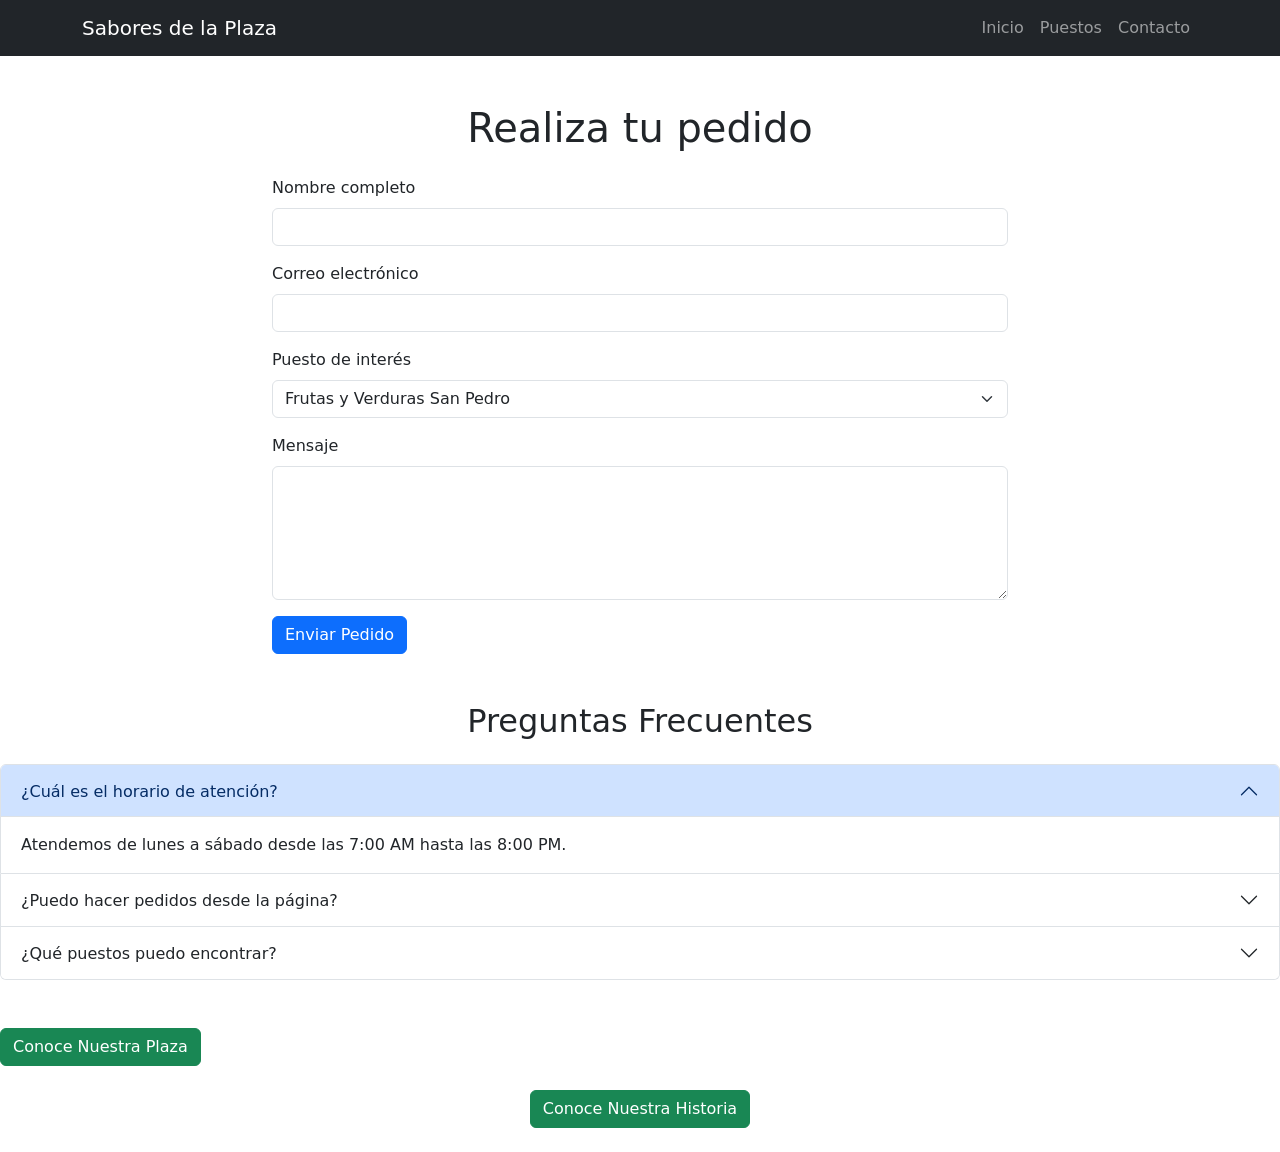
==== plaza/contacto.html @ b5ba2dfa "Se resuelve ejercicios del 01 al 07" ====
<!--
============================================================
Página CONTACTO Y PEDIDOS · Sabores de la Plaza
Ejercicios 01, 02, 06, 07 y 08
============================================================
Escribe tu HTML DEBAJO de este comentario.

Ejercicios 01 y 02 · Igual que en index.html
  - Bootstrap instalado y la MISMA barra de navegación. -->
<!-- ========================================================================-->

<!--
Ejercicio 06 · El formulario
  - Campos: nombre (type="text"), teléfono o correo (type="tel" o
    type="email"), un <select> con al menos 3 puestos y un
    <textarea> para el mensaje.
  - Cada campo con su <label for="..."> igual a su id.
  - Clases de Bootstrap: form-control (form-select en el select).
  - Un <button type="submit"> con btn y un color (btn-primary…).
  - Centrado y sin ocupar todo el ancho en pantalla grande:
    la fila con justify-content-center y la columna menor a 12. -->
<!-- ========================================================================-->

<!DOCTYPE html>

<html lang="es">
  
<head>
    <meta charset="UTF-8">

    <meta name="viewport" content="width=device-width, initial-scale=1.0">

    <title>Sabores de la Plaza || Contactos</title>

    <link
      href="https://cdn.jsdelivr.net/npm/bootstrap@5.3.3/dist/css/bootstrap.min.css"
      rel="stylesheet">

    <link href="styles.css" rel="stylesheet">
</head>
<body>

  <nav class="navbar navbar-expand-lg navbar-dark bg-dark">
      <div class="container">

      <a class="navbar-brand" href="index.html">
      Sabores de la Plaza
      </a>

     <button
        class="navbar-toggler"
        type="button"
        data-bs-toggle="collapse"
        data-bs-target="#menuNavbar"
        aria-controls="menuNavbar"
        aria-expanded="false"
        aria-label="Toggle navigation">

      <span class="navbar-toggler-icon"></span>

      </button>

      <div class="collapse navbar-collapse" id="menuNavbar">

      <ul class="navbar-nav ms-auto">

        <li class="nav-item">
          <a class="nav-link" href="index.html">
            Inicio
          </a>
        </li>

        <li class="nav-item">
          <a class="nav-link" href="puestos.html">
            Puestos
          </a>
        </li>

        <li class="nav-item">
          <a class="nav-link" href="contacto.html">
            Contacto
          </a>
        </li>

      </ul>

    </div>

  </div>
</nav>

<div class="container my-5">

    <div class="row justify-content-center">

        <div class="col-12 col-lg-8">

            <h1 class="text-center mb-4">
                Realiza tu pedido
            </h1>

            <form>

                <div class="mb-3">
                    <label for="nombre" class="form-label">
                        Nombre completo
                    </label>

                    <input
                        type="text"
                        id="nombre"
                        class="form-control">
                </div>

                <div class="mb-3">
                    <label for="correo" class="form-label">
                        Correo electrónico
                    </label>

                    <input
                        type="email"
                        id="correo"
                        class="form-control">
                </div>

                <div class="mb-3">
                    <label for="puesto" class="form-label">
                        Puesto de interés
                    </label>

                    <select
                        id="puesto"
                        class="form-select">

                        <option>
                            Frutas y Verduras San Pedro
                        </option>

                        <option>
                            Panadería y Repostería El Trigal
                        </option>

                        <option>
                            Almuerzos La Ventana de la Abuela
                        </option>

                        <option>
                            Café y Artesanías Macadamia
                        </option>

                    </select>
                </div>

                <div class="mb-3">
                    <label for="mensaje" class="form-label">
                        Mensaje
                    </label>

                    <textarea
                        id="mensaje"
                        class="form-control"
                        rows="5"></textarea>
                </div>

                <button
                    type="submit"
                    class="btn btn-primary">
                    Enviar Pedido
                </button>

            </form>

        </div>

    </div>

</div>



<h2 class="text-center my-4">
    Preguntas Frecuentes
</h2>

<div class="accordion mb-5" id="preguntasFrecuentes">

    <div class="accordion-item">

        <h2 class="accordion-header">
            <button
                class="accordion-button"
                type="button"
                data-bs-toggle="collapse"
                data-bs-target="#pregunta1">

                ¿Cuál es el horario de atención?
            </button>
        </h2>

        <div
            id="pregunta1"
            class="accordion-collapse collapse show"
            data-bs-parent="#preguntasFrecuentes">

            <div class="accordion-body">
                Atendemos de lunes a sábado desde las 7:00 AM hasta las 8:00 PM.
            </div>

        </div>

    </div>

    <div class="accordion-item">

        <h2 class="accordion-header">
            <button
                class="accordion-button collapsed"
                type="button"
                data-bs-toggle="collapse"
                data-bs-target="#pregunta2">

                ¿Puedo hacer pedidos desde la página?
            </button>
        </h2>

        <div
            id="pregunta2"
            class="accordion-collapse collapse"
            data-bs-parent="#preguntasFrecuentes">

            <div class="accordion-body">
                Sí, puedes enviarnos tu solicitud mediante el formulario de contacto.
            </div>

        </div>

    </div>

    <div class="accordion-item">

        <h2 class="accordion-header">
            <button
                class="accordion-button collapsed"
                type="button"
                data-bs-toggle="collapse"
                data-bs-target="#pregunta3">

                ¿Qué puestos puedo encontrar?
            </button>
        </h2>

        <div
            id="pregunta3"
            class="accordion-collapse collapse"
            data-bs-parent="#preguntasFrecuentes">

            <div class="accordion-body">
                Encontrarás Frutas y Verduras San Pedro, Panadería y Repostería El Trigal, Almuerzos La Ventana de la Abuela, Café y Artesanías Macadamia, Entre Otros.
            </div>

        </div>

    </div>

</div>

<button
    type="button"
    class="btn btn-success"
    data-bs-toggle="modal"
    data-bs-target="#modalPlaza">

    Conoce Nuestra Plaza
</button>

<div
    class="modal fade"
    id="modalPlaza"
    tabindex="-1">

    <div class="modal-dialog">

        <div class="modal-content">

            <div class="modal-header">

                <h5 class="modal-title">
                    Sabores de la Plaza
                </h5>

                <button
                    type="button"
                    class="btn-close"
                    data-bs-dismiss="modal">
                </button>

            </div>

            <div class="modal-body">

                Somos la gran familia de comerciantes de la Plaza Central de Bello, Antioquia. Comprometidos con ofrecer productos frescos, locales y hechos con amor.

            </div>

            <div class="modal-footer">

                <button
                    type="button"
                    class="btn btn-secondary"
                    data-bs-dismiss="modal">

                    Cerrar

                </button>

            </div>

        </div>

    </div>

</div>

<div class="text-center my-4">

    <button
        type="button"
        class="btn btn-success"
        data-bs-toggle="modal"
        data-bs-target="#modalPlaza">

        Conoce Nuestra Historia

    </button>

</div>

<div
    class="modal fade"
    id="modalPlaza"
    tabindex="-1">

    <div class="modal-dialog">

        <div class="modal-content">

            <div class="modal-header">

                <h5 class="modal-title">
                    Sabores de la Plaza
                </h5>

                <button
                    type="button"
                    class="btn-close"
                    data-bs-dismiss="modal">
                </button>

            </div>

            <div class="modal-body">

               Somos un colectivo de comerciantes de la Plaza Central de Bello comprometidos con ofrecer productos frescos, locales y hechos con amor para toda la comunidad.


            </div>

            <div class="modal-footer">

                <button
                    type="button"
                    class="btn btn-secondary"
                    data-bs-dismiss="modal">

                    Cerrar

                </button>

            </div>

        </div>

    </div>

</div>








    <script
      src="https://cdn.jsdelivr.net/npm/bootstrap@5.3.3/dist/js/bootstrap.bundle.min.js">
    </script>

</body>
</html>



















<!--
Ejercicio 07 · Más componentes de la documentación
  - Preguntas frecuentes (Components → Accordion), al menos 3.
  - Y uno de estos dos: un modal (Components → Modal) o unas
    pestañas (Components → Navs and tabs). Aquí o en otra página. -->
<!--
Ejercicio 08 · La letra
  - El mismo <link> de Google Fonts que en index.html.
============================================================
-->
---- plaza/styles.css ----
/*
============================================================
Ejercicio 08 · La identidad visual de Sabores de la Plaza
============================================================
El cliente pidió "nuestros propios colores, no el azul de todos
los sitios" y "una letra que se sienta cálida".
Escribe tu CSS DEBAJO de este comentario.

  - En :root, cambia --bs-primary y --bs-primary-rgb por tu color
    principal (el mismo color: uno en hexadecimal y otro en números).
  - En :root, cambia --bs-body-font-family por la fuente que traes
    de Google Fonts (el mismo nombre que va en el <link>).
  - Una regla para .btn-primary que cambie --bs-btn-bg (y si
    quieres, --bs-btn-border-color y --bs-btn-hover-bg).

Recuerda: este archivo se enlaza DESPUÉS de Bootstrap.
La paleta es tuya: colores cálidos de plaza de mercado.
============================================================
*/


:root{
    --color-principal: #4f8a3f;
}
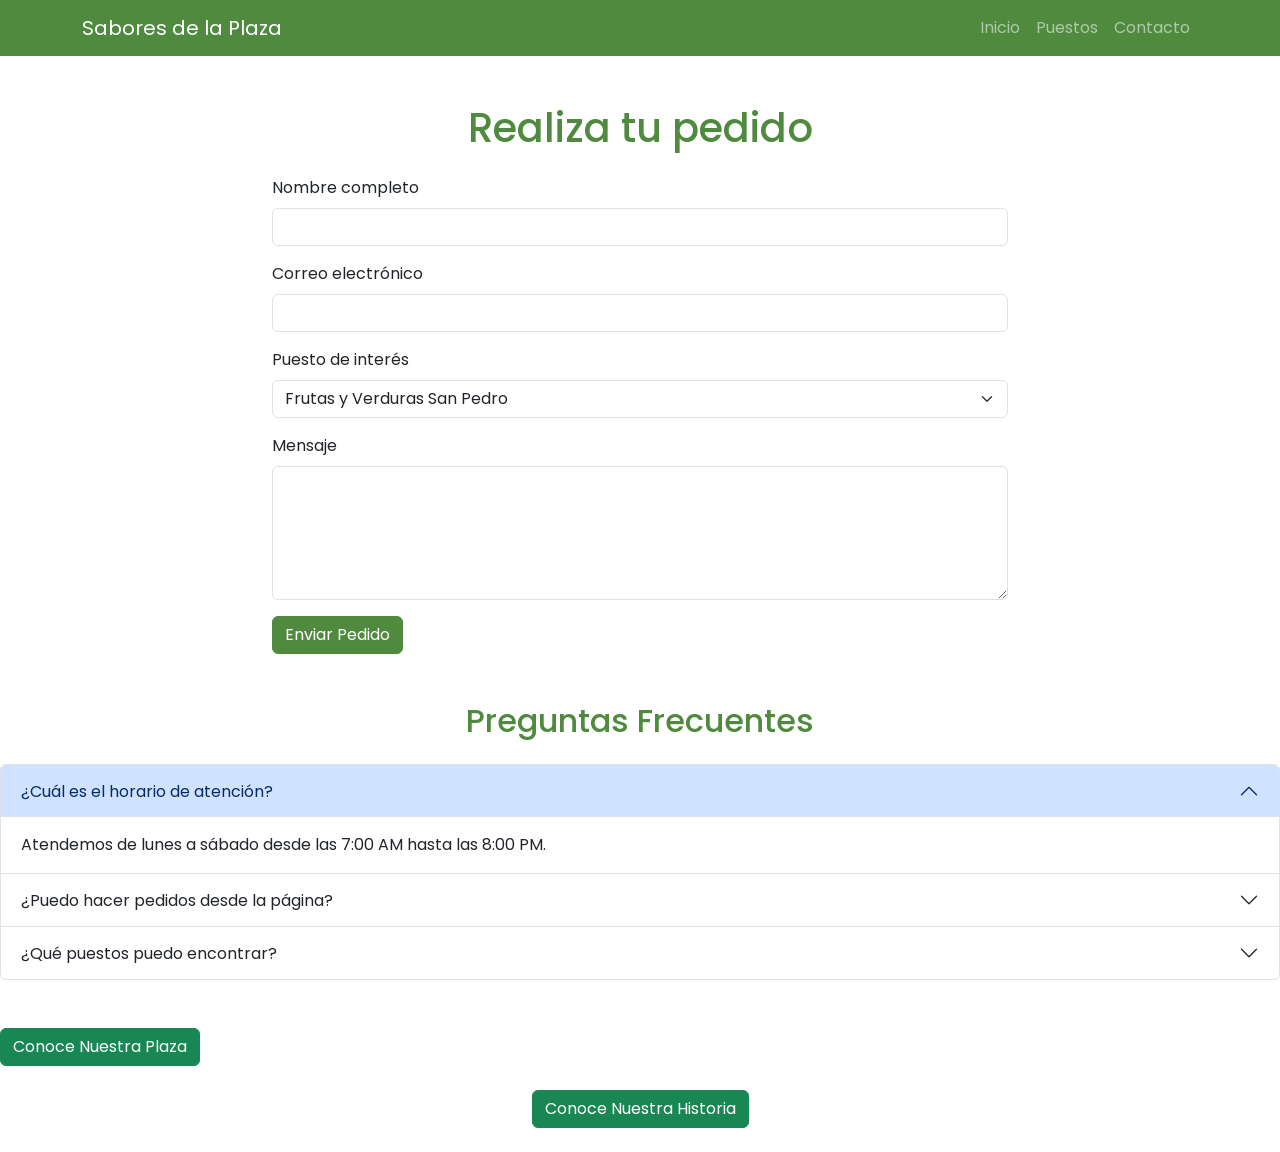
==== commit 5a74e2ce: "Se anexa ultimo ejercicio" ====
--- a/plaza/contacto.html
+++ b/plaza/contacto.html
@@ -21,6 +21,18 @@
     la fila con justify-content-center y la columna menor a 12. -->
 <!-- ========================================================================-->
 
+<!--
+Ejercicio 07 · Más componentes de la documentación
+  - Preguntas frecuentes (Components → Accordion), al menos 3.
+  - Y uno de estos dos: un modal (Components → Modal) o unas
+    pestañas (Components → Navs and tabs). Aquí o en otra página. -->
+<!-- ========================================================================-->
+
+<!--
+Ejercicio 08 · La letra
+  - El mismo <link> de Google Fonts que en index.html.-->
+<!-- ========================================================================-->
+
 <!DOCTYPE html>
 
 <html lang="es">
@@ -35,6 +47,12 @@
     <link
       href="https://cdn.jsdelivr.net/npm/bootstrap@5.3.3/dist/css/bootstrap.min.css"
       rel="stylesheet">
+
+    <link rel="preconnect" href="https://fonts.googleapis.com">
+
+    <link rel="preconnect" href="https://fonts.gstatic.com" crossorigin>
+
+    <link href="https://fonts.googleapis.com/css2?family=Poppins:wght@300;400;500;600;700&display=swap" rel="stylesheet">
 
     <link href="styles.css" rel="stylesheet">
 </head>
@@ -335,65 +353,11 @@
 
 </div>
 
-<div
-    class="modal fade"
-    id="modalPlaza"
-    tabindex="-1">
-
-    <div class="modal-dialog">
-
-        <div class="modal-content">
-
-            <div class="modal-header">
-
-                <h5 class="modal-title">
-                    Sabores de la Plaza
-                </h5>
-
-                <button
-                    type="button"
-                    class="btn-close"
-                    data-bs-dismiss="modal">
-                </button>
-
-            </div>
-
-            <div class="modal-body">
-
-               Somos un colectivo de comerciantes de la Plaza Central de Bello comprometidos con ofrecer productos frescos, locales y hechos con amor para toda la comunidad.
-
-
-            </div>
-
-            <div class="modal-footer">
-
-                <button
-                    type="button"
-                    class="btn btn-secondary"
-                    data-bs-dismiss="modal">
-
-                    Cerrar
-
-                </button>
-
-            </div>
-
-        </div>
-
-    </div>
-
-</div>
-
-
-
-
-
-
-
-
-    <script
-      src="https://cdn.jsdelivr.net/npm/bootstrap@5.3.3/dist/js/bootstrap.bundle.min.js">
-    </script>
+<script
+
+    src="https://cdn.jsdelivr.net/npm/bootstrap@5.3.3/dist/js/bootstrap.bundle.min.js">
+
+</script>
 
 </body>
 </html>
@@ -416,13 +380,5 @@
 
 
 
-<!--
-Ejercicio 07 · Más componentes de la documentación
-  - Preguntas frecuentes (Components → Accordion), al menos 3.
-  - Y uno de estos dos: un modal (Components → Modal) o unas
-    pestañas (Components → Navs and tabs). Aquí o en otra página. -->
-<!--
-Ejercicio 08 · La letra
-  - El mismo <link> de Google Fonts que en index.html.
-============================================================
--->
+
+
--- a/plaza/styles.css
+++ b/plaza/styles.css
@@ -18,7 +18,33 @@
 ============================================================
 */
 
+:root{
+    --bs-primary: #4f8a3f;
+    --bs-primary-rgb: 79, 138, 63;
+}
+
+body{
+    font-family: 'Poppins', sans-serif;
+}
 
 :root{
-    --color-principal: #4f8a3f;
+    --verde-plaza: #4f8a3f;
+}
+
+.navbar{
+    background-color: var(--verde-plaza) !important;
+}
+
+.btn-primary{
+    background-color: var(--verde-plaza);
+    border-color: var(--verde-plaza);
+}
+
+.btn-primary:hover{
+    background-color: #3f7032;
+    border-color: #3f7032;
+}
+
+h1,h2,h3,h4,h5{
+    color: var(--verde-plaza);
 }
